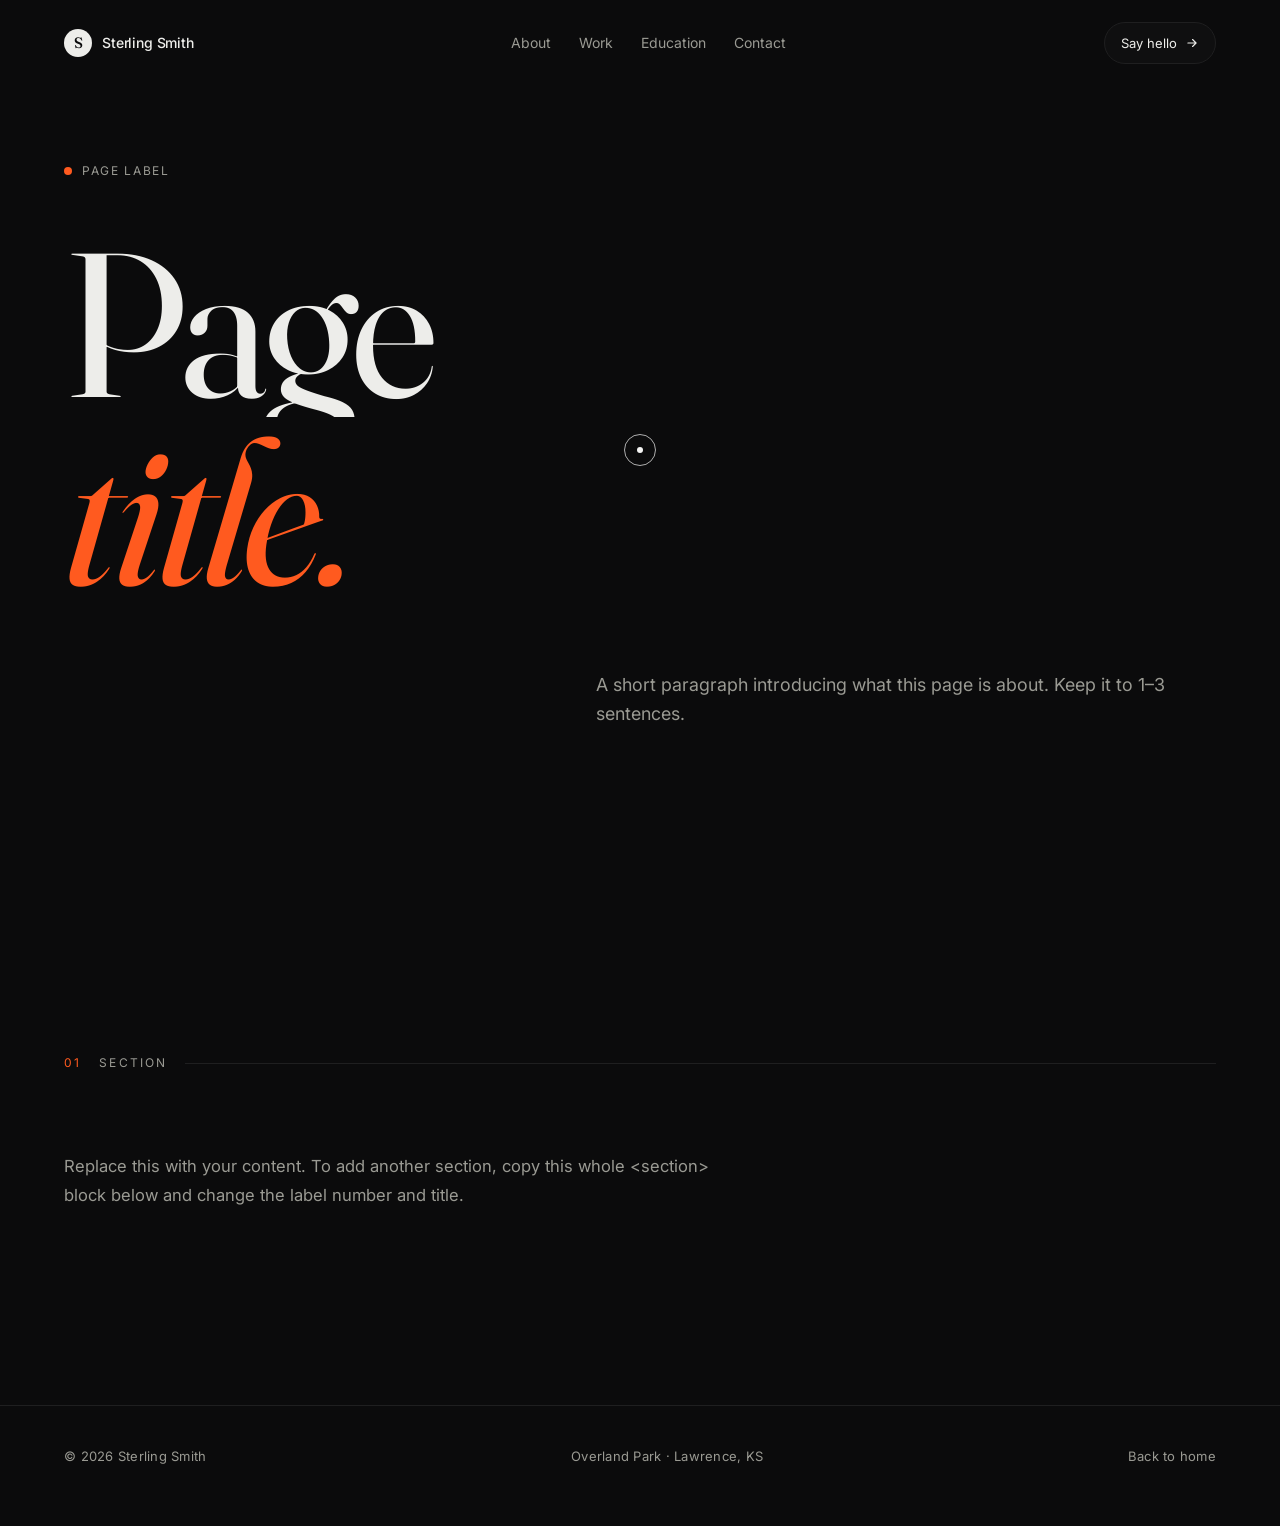
==== page-template.html @ 41ad8739 "Add files via upload" ====
<!doctype html>
<html lang="en">
<head>
  <meta charset="utf-8" />
  <meta name="viewport" content="width=device-width, initial-scale=1" />

  <!-- EDIT: page title + description for this page -->
  <title>Page Title — Sterling Smith</title>
  <meta name="description" content="One-line description of this page." />

  <meta name="theme-color" content="#0b0b0c" />

  <link rel="preconnect" href="https://fonts.googleapis.com" />
  <link rel="preconnect" href="https://fonts.gstatic.com" crossorigin />
  <link href="https://fonts.googleapis.com/css2?family=Fraunces:opsz,wght@9..144,300;9..144,400;9..144,500;9..144,700&family=Inter:wght@300;400;500;600&display=swap" rel="stylesheet" />

  <link rel="stylesheet" href="styles.css" />
</head>
<body>
  <a class="skip" href="#main">Skip to content</a>

  <div class="cursor" aria-hidden="true">
    <div class="cursor__dot"></div>
    <div class="cursor__ring"></div>
  </div>

  <div class="progress" aria-hidden="true"></div>

  <!-- Shared header — keep in sync with index.html -->
  <header class="nav" data-reveal>
    <a href="index.html#hero" class="nav__brand" data-cursor="link">
      <span class="nav__brand-mark">S</span>
      <span class="nav__brand-name">Sterling Smith</span>
    </a>
    <nav class="nav__links" aria-label="Primary">
      <a href="index.html#about" data-cursor="link">About</a>
      <a href="index.html#experience" data-cursor="link">Work</a>
      <a href="index.html#education" data-cursor="link">Education</a>
      <a href="index.html#contact" data-cursor="link">Contact</a>
    </nav>
    <a class="nav__cta magnetic" href="mailto:sterling@ku.edu" data-cursor="link">
      <span>Say hello</span>
      <svg viewBox="0 0 24 24" width="14" height="14" aria-hidden="true"><path d="M5 12h14M13 6l6 6-6 6" fill="none" stroke="currentColor" stroke-width="2" stroke-linecap="round" stroke-linejoin="round"/></svg>
    </a>
  </header>

  <main id="main">

    <!-- =========================================================
         PAGE HERO — change the label (e.g. "Projects", "Writing")
         and the two headline lines below.
         ========================================================= -->
    <section class="hero" style="min-height: 70vh;">
      <div class="hero__meta" data-reveal>
        <span class="dot"></span>
        <span>Page label</span>
      </div>

      <h1 class="hero__title">
        <span class="line" data-reveal><span class="line__inner">Page</span></span>
        <span class="line" data-reveal><span class="line__inner"><em>title.</em></span></span>
      </h1>

      <div class="hero__sub" data-reveal>
        <p>A short paragraph introducing what this page is about. Keep it to 1–3 sentences.</p>
      </div>
    </section>

    <!-- =========================================================
         PAGE BODY — put your content here. You can reuse any of the
         existing section styles from index.html (about, exp, edu,
         contact) by copying the markup and renaming the IDs.
         ========================================================= -->
    <section>
      <div class="section__label" data-reveal>
        <span>01</span><span>Section</span>
      </div>
      <p data-reveal style="max-width: 68ch; color: var(--fg-dim); font-size: clamp(16px, 1.3vw, 19px); line-height: 1.7;">
        Replace this with your content. To add another section, copy this whole
        &lt;section&gt; block below and change the label number and title.
      </p>
    </section>

  </main>

  <footer class="foot">
    <div class="foot__row">
      <span>© <span id="year"></span> Sterling Smith</span>
      <span>Overland Park · Lawrence, KS</span>
      <span><a href="index.html" data-cursor="link">Back to home</a></span>
    </div>
  </footer>

  <script src="script.js" defer></script>
</body>
</html>
---- styles.css ----
:root {
  --bg: #0b0b0c;
  --bg-2: #111113;
  --fg: #ededea;
  --fg-dim: #9a9a93;
  --muted: #5a5a55;
  --rule: #1f1f20;
  --accent: #ff5a1f;
  --accent-soft: #ffb38a;

  --f-serif: "Fraunces", ui-serif, Georgia, "Times New Roman", serif;
  --f-sans: "Inter", ui-sans-serif, system-ui, -apple-system, Segoe UI, Helvetica, Arial, sans-serif;

  --pad-x: clamp(20px, 5vw, 80px);
  --max: 1400px;

  --ease: cubic-bezier(.2, .7, .2, 1);
  --ease-out: cubic-bezier(.22, 1, .36, 1);
}

* { box-sizing: border-box; }
html, body { margin: 0; padding: 0; }
html { scroll-behavior: smooth; }
@media (prefers-reduced-motion: reduce) {
  html { scroll-behavior: auto; }
  *, *::before, *::after { animation-duration: 0.001ms !important; transition-duration: 0.001ms !important; }
}

body {
  background: var(--bg);
  color: var(--fg);
  font-family: var(--f-sans);
  font-size: 16px;
  line-height: 1.55;
  -webkit-font-smoothing: antialiased;
  -moz-osx-font-smoothing: grayscale;
  overflow-x: hidden;
  cursor: none;
}
@media (hover: none), (max-width: 820px) {
  body { cursor: auto; }
}

a { color: inherit; text-decoration: none; }
img, svg { display: block; max-width: 100%; }

::selection { background: var(--accent); color: #000; }

.skip {
  position: fixed; top: 8px; left: 8px; padding: 8px 12px;
  background: var(--fg); color: var(--bg); border-radius: 6px;
  transform: translateY(-200%); transition: transform .2s;
  z-index: 1000;
}
.skip:focus { transform: translateY(0); }

/* ===== Custom cursor ===== */
.cursor { position: fixed; inset: 0; pointer-events: none; z-index: 999; mix-blend-mode: difference; }
.cursor__dot, .cursor__ring {
  position: absolute; top: 0; left: 0;
  border-radius: 50%; pointer-events: none;
  transform: translate3d(-50%, -50%, 0);
  will-change: transform, width, height;
}
.cursor__dot {
  width: 6px; height: 6px; background: #fff;
}
.cursor__ring {
  width: 32px; height: 32px;
  border: 1px solid rgba(255,255,255,.7);
  transition: width .25s var(--ease), height .25s var(--ease), border-color .25s var(--ease), background .25s var(--ease);
}
body.is-hover .cursor__ring {
  width: 60px; height: 60px;
  background: rgba(255,255,255,.08);
  border-color: #fff;
}
body.is-hover .cursor__dot { opacity: 0; }
@media (hover: none), (max-width: 820px) { .cursor { display: none; } }

/* ===== Scroll progress ===== */
.progress {
  position: fixed; top: 0; left: 0; height: 2px; width: 0%;
  background: var(--accent); z-index: 100;
  transition: width .08s linear;
}

/* ===== Nav ===== */
.nav {
  position: fixed; top: 0; left: 0; right: 0; z-index: 50;
  display: flex; align-items: center; justify-content: space-between;
  gap: 24px;
  padding: 22px var(--pad-x);
  transition: background .3s var(--ease), backdrop-filter .3s var(--ease), padding .3s var(--ease);
}
.nav.is-scrolled {
  background: rgba(11, 11, 12, 0.7);
  backdrop-filter: blur(14px);
  -webkit-backdrop-filter: blur(14px);
  padding-top: 14px; padding-bottom: 14px;
  border-bottom: 1px solid var(--rule);
}
.nav__brand { display: inline-flex; align-items: center; gap: 10px; font-weight: 500; letter-spacing: -.01em; }
.nav__brand-mark {
  display: inline-grid; place-items: center;
  width: 28px; height: 28px;
  background: var(--fg); color: var(--bg);
  border-radius: 50%;
  font-family: var(--f-serif); font-weight: 500;
  font-size: 15px;
  transition: transform .4s var(--ease-out), background .3s;
}
.nav__brand:hover .nav__brand-mark { transform: rotate(-18deg) scale(1.05); background: var(--accent); color: #000; }
.nav__brand-name { font-size: 14px; }

.nav__links { display: flex; gap: 28px; font-size: 14px; color: var(--fg-dim); }
.nav__links a { position: relative; padding: 6px 0; transition: color .2s; }
.nav__links a::after {
  content: ""; position: absolute; left: 0; bottom: 0; height: 1px; width: 0;
  background: var(--fg); transition: width .35s var(--ease-out);
}
.nav__links a:hover, .nav__links a.is-active { color: var(--fg); }
.nav__links a:hover::after, .nav__links a.is-active::after { width: 100%; }

@media (max-width: 720px) {
  .nav__links { display: none; }
}

.nav__cta {
  display: inline-flex; align-items: center; gap: 8px;
  padding: 10px 16px;
  border: 1px solid var(--rule);
  border-radius: 999px;
  font-size: 13px;
  background: rgba(255,255,255,.02);
  transition: background .25s, border-color .25s, color .25s;
}
.nav__cta:hover { background: var(--fg); color: var(--bg); border-color: var(--fg); }

/* ===== Layout ===== */
section { padding: clamp(90px, 14vw, 180px) var(--pad-x); position: relative; }
.section__label {
  display: flex; gap: 18px; align-items: center;
  font-family: var(--f-sans); font-size: 12px; letter-spacing: .18em; text-transform: uppercase;
  color: var(--fg-dim);
  margin-bottom: clamp(40px, 7vw, 80px);
}
.section__label span:first-child { color: var(--accent); }
.section__label::after {
  content: ""; flex: 1; height: 1px; background: var(--rule);
}

/* ===== Hero ===== */
.hero {
  min-height: 100vh;
  padding-top: clamp(120px, 18vh, 200px);
  padding-bottom: clamp(40px, 8vw, 80px);
  display: grid;
  grid-template-rows: auto 1fr auto auto;
  gap: clamp(24px, 4vw, 48px);
}
.hero__meta {
  display: inline-flex; align-items: center; gap: 10px;
  font-size: 12px; letter-spacing: .14em; text-transform: uppercase;
  color: var(--fg-dim);
}
.dot {
  width: 8px; height: 8px; border-radius: 50%;
  background: var(--accent);
  box-shadow: 0 0 0 0 rgba(255, 90, 31, .55);
  animation: pulse 2.2s ease-out infinite;
}
@keyframes pulse {
  0%   { box-shadow: 0 0 0 0 rgba(255, 90, 31, .55); }
  70%  { box-shadow: 0 0 0 12px rgba(255, 90, 31, 0); }
  100% { box-shadow: 0 0 0 0 rgba(255, 90, 31, 0); }
}

.hero__title {
  font-family: var(--f-serif);
  font-weight: 400;
  font-size: clamp(68px, 16vw, 240px);
  line-height: .92;
  letter-spacing: -.03em;
  margin: 0;
}
.hero__title em { font-style: italic; color: var(--accent); font-variation-settings: "opsz" 144; }
.line { display: block; overflow: hidden; }
.line__inner { display: block; transform: translateY(110%); transition: transform 1.1s var(--ease-out); }
[data-reveal].is-visible .line__inner { transform: translateY(0); }

.hero__sub {
  max-width: 620px; margin-left: auto; margin-right: 0;
  font-size: clamp(15px, 1.4vw, 18px); color: var(--fg-dim);
  line-height: 1.6;
}
.hero__sub a { color: var(--fg); border-bottom: 1px solid var(--muted); transition: border-color .2s, color .2s; }
.hero__sub a:hover { color: var(--accent); border-color: var(--accent); }

.hero__foot {
  display: flex; justify-content: space-between; align-items: flex-end;
  gap: 24px; padding-top: 24px;
  border-top: 1px solid var(--rule);
}
.hero__scroll {
  display: inline-flex; align-items: center; gap: 8px;
  font-size: 12px; letter-spacing: .14em; text-transform: uppercase;
  color: var(--fg-dim);
}
.hero__scroll svg { animation: drift 2.4s ease-in-out infinite; }
@keyframes drift {
  0%, 100% { transform: translateY(0); opacity: .8; }
  50%      { transform: translateY(4px); opacity: 1; }
}

.hero__marquee {
  flex: 1; max-width: 60%;
  overflow: hidden;
  mask-image: linear-gradient(to right, transparent, black 10%, black 90%, transparent);
  -webkit-mask-image: linear-gradient(to right, transparent, black 10%, black 90%, transparent);
}
.marquee__track {
  display: inline-flex; gap: 18px;
  font-family: var(--f-serif);
  font-size: 20px; color: var(--fg-dim); white-space: nowrap;
  animation: marquee 30s linear infinite;
}
.marquee__track span:nth-child(even) { color: var(--muted); }
@keyframes marquee {
  from { transform: translateX(0); }
  to   { transform: translateX(-50%); }
}

/* ===== About ===== */
.about__grid {
  display: grid;
  grid-template-columns: 1.2fr 1fr;
  gap: clamp(40px, 6vw, 100px);
  align-items: start;
}
.about__lead {
  grid-column: 1 / -1;
  font-family: var(--f-serif);
  font-weight: 300;
  font-size: clamp(28px, 4vw, 52px);
  line-height: 1.15;
  letter-spacing: -.01em;
  margin: 0 0 clamp(40px, 5vw, 64px);
  max-width: 18ch;
}
@media (min-width: 900px) {
  .about__lead { max-width: 22ch; }
}
.about__body { font-size: clamp(15px, 1.2vw, 17px); color: var(--fg-dim); line-height: 1.75; }
.about__body p + p { margin-top: 1em; }

.about__facts { margin: 0; display: grid; grid-template-columns: 1fr 1fr; gap: 2px; border: 1px solid var(--rule); background: var(--rule); border-radius: 12px; overflow: hidden; }
.about__facts > div { background: var(--bg); padding: 20px; }
.about__facts dt {
  font-size: 11px; letter-spacing: .14em; text-transform: uppercase;
  color: var(--muted); margin-bottom: 6px;
}
.about__facts dd { margin: 0; font-size: 15px; color: var(--fg); }

@media (max-width: 820px) {
  .about__grid { grid-template-columns: 1fr; }
}

/* ===== Experience ===== */
.exp__list { list-style: none; margin: 0; padding: 0; }
.exp__item {
  display: grid;
  grid-template-columns: 180px 1fr;
  gap: clamp(20px, 4vw, 60px);
  padding: clamp(28px, 4vw, 44px) 0;
  border-top: 1px solid var(--rule);
  position: relative;
  transition: padding-left .5s var(--ease-out);
}
.exp__item:last-child { border-bottom: 1px solid var(--rule); }
.exp__item::before {
  content: ""; position: absolute; left: 0; top: 50%; width: 0; height: 1px;
  background: var(--accent); transition: width .6s var(--ease-out);
}
.exp__item:hover::before { width: 24px; }
.exp__item:hover { padding-left: 36px; }

.exp__when {
  font-family: var(--f-sans);
  font-size: 12px; letter-spacing: .14em; text-transform: uppercase;
  color: var(--fg-dim);
  padding-top: 10px;
}
.exp__body h3 {
  font-family: var(--f-serif);
  font-weight: 400;
  font-size: clamp(24px, 2.6vw, 34px);
  line-height: 1.1;
  letter-spacing: -.01em;
  margin: 0 0 6px;
}
.exp__org {
  font-size: 13px; letter-spacing: .02em;
  color: var(--accent-soft);
  margin: 0 0 14px;
}
.exp__desc {
  max-width: 68ch;
  color: var(--fg-dim);
  margin: 0;
  font-size: clamp(14px, 1.05vw, 16px);
  line-height: 1.7;
}
.exp__item--muted h3 { color: var(--fg-dim); font-size: clamp(20px, 2vw, 26px); }
.exp__item--muted .exp__org { color: var(--muted); }

@media (max-width: 720px) {
  .exp__item { grid-template-columns: 1fr; gap: 6px; }
  .exp__item:hover { padding-left: 0; }
  .exp__item:hover::before { width: 0; }
}

/* ===== Education ===== */
.edu__grid {
  display: grid;
  grid-template-columns: 1fr 1fr;
  gap: clamp(20px, 3vw, 40px);
  margin-bottom: clamp(40px, 6vw, 80px);
}
.edu__item {
  padding: clamp(28px, 3vw, 40px);
  border: 1px solid var(--rule);
  border-radius: 14px;
  transition: border-color .3s, transform .5s var(--ease-out), background .3s;
  background: linear-gradient(180deg, rgba(255,255,255,.01), transparent);
}
.edu__item:hover { border-color: var(--fg-dim); transform: translateY(-4px); }
.edu__item h3 {
  font-family: var(--f-serif);
  font-weight: 500; font-size: clamp(22px, 2.4vw, 30px);
  letter-spacing: -.01em; margin: 0 0 8px;
}
.edu__deg { font-size: 15px; color: var(--fg); margin: 0 0 10px; }
.edu__meta { font-size: 13px; color: var(--fg-dim); margin: 0; letter-spacing: .02em; }
.edu__note {
  display: inline-block; margin-top: 18px;
  padding: 4px 12px; border-radius: 999px;
  background: rgba(255, 90, 31, .08);
  border: 1px solid rgba(255, 90, 31, .25);
  color: var(--accent-soft);
  font-size: 12px; letter-spacing: .08em; text-transform: uppercase;
}
@media (max-width: 720px) { .edu__grid { grid-template-columns: 1fr; } }

.edu__strips {
  display: grid;
  grid-template-columns: repeat(3, 1fr);
  gap: clamp(20px, 3vw, 40px);
  border-top: 1px solid var(--rule);
  padding-top: clamp(32px, 4vw, 56px);
}
.strip h4 {
  font-size: 11px; letter-spacing: .18em; text-transform: uppercase;
  color: var(--muted); margin: 0 0 16px; font-weight: 500;
}
.strip ul { list-style: none; margin: 0; padding: 0; display: flex; flex-direction: column; gap: 8px; }
.strip li {
  font-family: var(--f-serif); font-size: clamp(18px, 1.6vw, 22px);
  color: var(--fg); font-weight: 400;
}
.strip li span { color: var(--muted); font-size: .7em; font-family: var(--f-sans); }
@media (max-width: 720px) { .edu__strips { grid-template-columns: 1fr; } }

/* ===== Contact ===== */
.contact__head {
  font-family: var(--f-serif);
  font-weight: 400;
  font-size: clamp(56px, 11vw, 180px);
  line-height: .95;
  letter-spacing: -.03em;
  margin: 0 0 clamp(24px, 3vw, 40px);
}
.contact__head em { font-style: italic; color: var(--accent); }
.contact__lead {
  max-width: 60ch;
  font-size: clamp(16px, 1.4vw, 20px);
  color: var(--fg-dim);
  margin: 0 0 clamp(40px, 6vw, 72px);
  line-height: 1.55;
}

.contact__links { display: grid; gap: 0; border-top: 1px solid var(--rule); }
.contact__link {
  display: grid;
  grid-template-columns: 140px 1fr auto;
  gap: 20px;
  align-items: center;
  padding: clamp(20px, 3vw, 32px) 0;
  border-bottom: 1px solid var(--rule);
  position: relative;
  transition: color .3s;
}
.contact__link::before {
  content: ""; position: absolute; inset: 0;
  background: linear-gradient(90deg, rgba(255,90,31,.08), transparent);
  opacity: 0; transition: opacity .4s var(--ease-out);
  pointer-events: none;
}
.contact__link:hover::before { opacity: 1; }
.contact__link:hover { color: var(--accent-soft); }
.contact__link:hover svg { transform: translate(6px, -6px) rotate(6deg); }

.contact__kind {
  font-size: 12px; letter-spacing: .14em; text-transform: uppercase;
  color: var(--fg-dim);
}
.contact__value {
  font-family: var(--f-serif);
  font-size: clamp(22px, 3vw, 40px);
  font-weight: 400;
  letter-spacing: -.01em;
}
.contact__link svg { transition: transform .4s var(--ease-out); color: var(--fg-dim); }

@media (max-width: 640px) {
  .contact__link { grid-template-columns: 1fr auto; }
  .contact__kind { grid-column: 1 / -1; margin-bottom: -4px; }
}

/* ===== Footer ===== */
.foot {
  padding: 40px var(--pad-x) 60px;
  border-top: 1px solid var(--rule);
  color: var(--fg-dim);
  font-size: 13px;
}
.foot__row {
  display: flex; justify-content: space-between; gap: 20px; flex-wrap: wrap;
  letter-spacing: .02em;
}

/* ===== Reveals ===== */
[data-reveal] { opacity: 0; transform: translateY(24px); transition: opacity .9s var(--ease-out), transform .9s var(--ease-out); }
[data-reveal].is-visible { opacity: 1; transform: none; }
[data-reveal] .line__inner { /* already handled above */ }

@media (prefers-reduced-motion: reduce) {
  [data-reveal] { opacity: 1; transform: none; }
  .line__inner { transform: none; }
  .marquee__track { animation: none; }
  .dot { animation: none; }
}
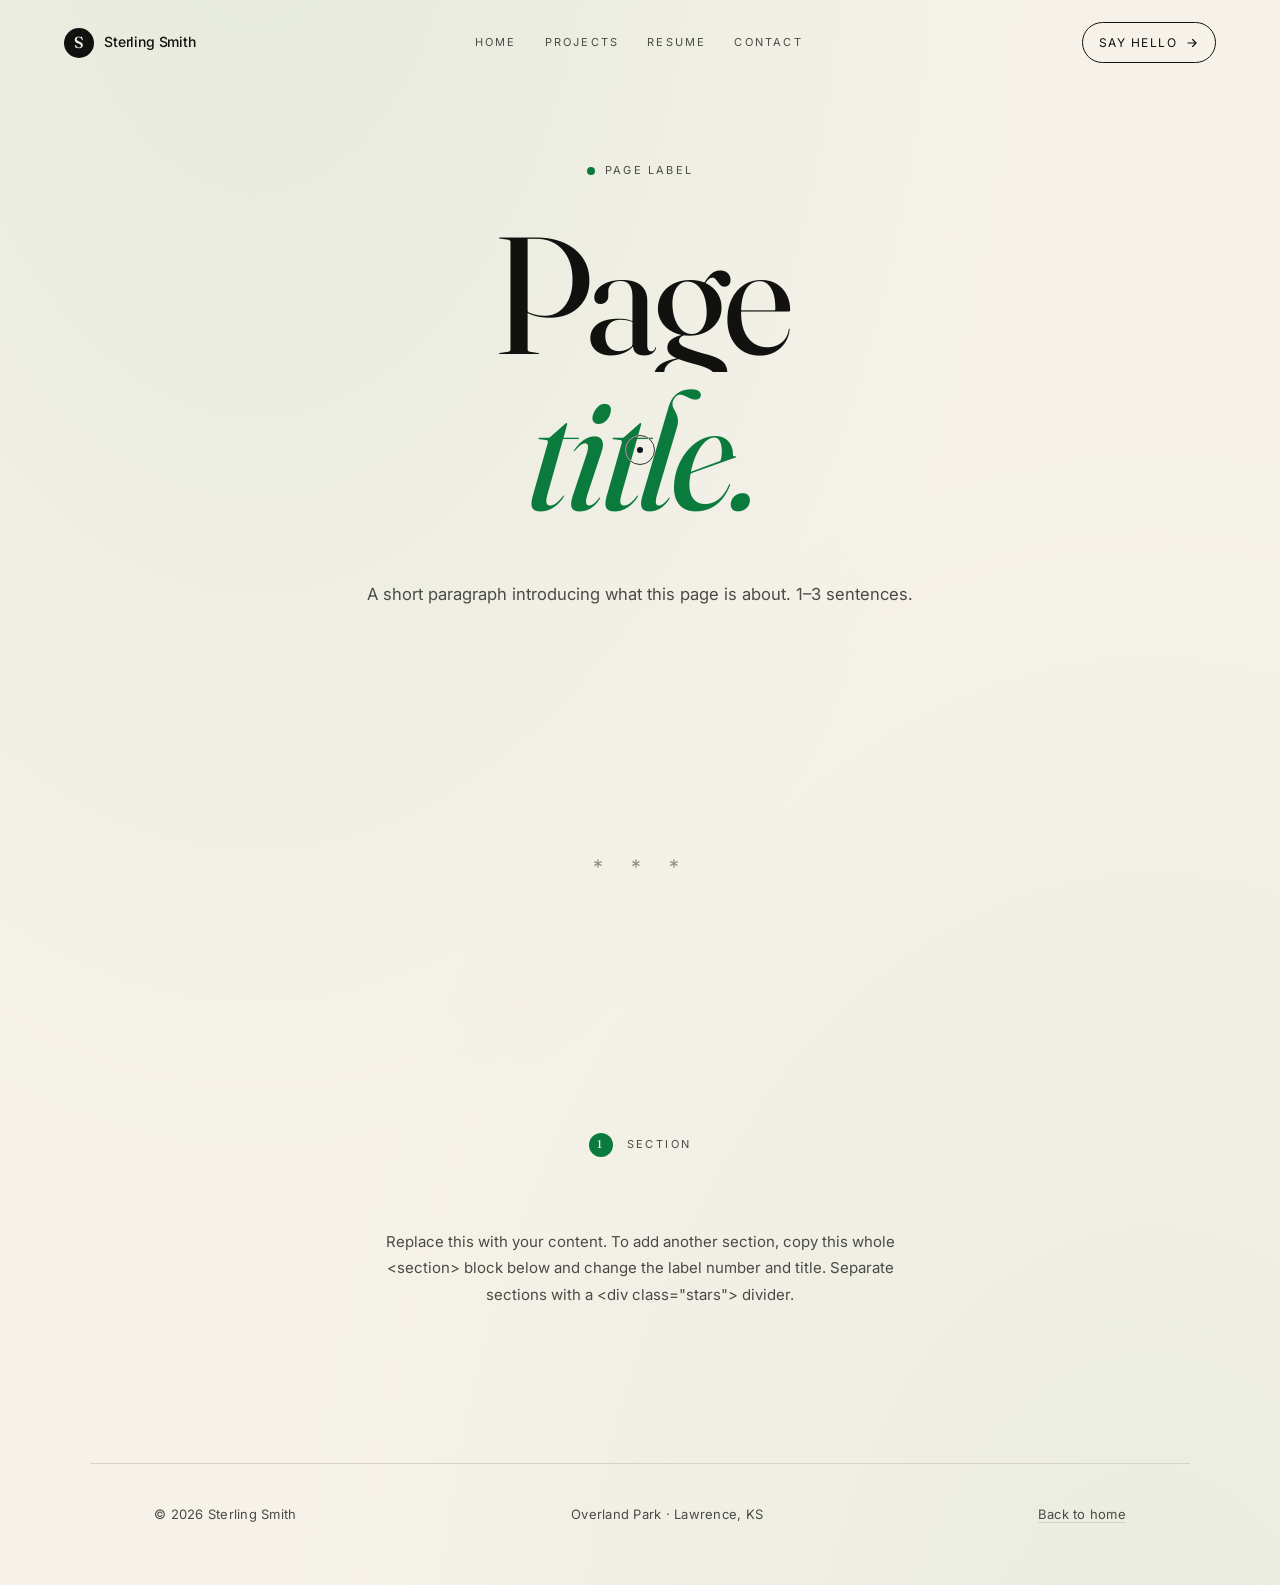
==== commit 51b553d3: "Green update" ====
--- a/page-template.html
+++ b/page-template.html
@@ -8,11 +8,11 @@
   <title>Page Title — Sterling Smith</title>
   <meta name="description" content="One-line description of this page." />
 
-  <meta name="theme-color" content="#0b0b0c" />
+  <meta name="theme-color" content="#f6f2e9" />
 
   <link rel="preconnect" href="https://fonts.googleapis.com" />
   <link rel="preconnect" href="https://fonts.gstatic.com" crossorigin />
-  <link href="https://fonts.googleapis.com/css2?family=Fraunces:opsz,wght@9..144,300;9..144,400;9..144,500;9..144,700&family=Inter:wght@300;400;500;600&display=swap" rel="stylesheet" />
+  <link href="https://fonts.googleapis.com/css2?family=Fraunces:opsz,ital,wght@9..144,0,300;9..144,0,400;9..144,0,500;9..144,1,300;9..144,1,400&family=Inter:wght@300;400;500;600&display=swap" rel="stylesheet" />
 
   <link rel="stylesheet" href="styles.css" />
 </head>
@@ -33,9 +33,9 @@
       <span class="nav__brand-name">Sterling Smith</span>
     </a>
     <nav class="nav__links" aria-label="Primary">
-      <a href="index.html#about" data-cursor="link">About</a>
-      <a href="index.html#experience" data-cursor="link">Work</a>
-      <a href="index.html#education" data-cursor="link">Education</a>
+      <a href="index.html#hero" data-cursor="link">Home</a>
+      <a href="index.html#experience" data-cursor="link">Projects</a>
+      <a href="index.html#education" data-cursor="link">Resume</a>
       <a href="index.html#contact" data-cursor="link">Contact</a>
     </nav>
     <a class="nav__cta magnetic" href="mailto:sterling@ku.edu" data-cursor="link">
@@ -47,10 +47,9 @@
   <main id="main">
 
     <!-- =========================================================
-         PAGE HERO — change the label (e.g. "Projects", "Writing")
-         and the two headline lines below.
+         PAGE HERO — change the label and the two headline lines.
          ========================================================= -->
-    <section class="hero" style="min-height: 70vh;">
+    <section class="hero" style="min-height: 60vh;">
       <div class="hero__meta" data-reveal>
         <span class="dot"></span>
         <span>Page label</span>
@@ -62,23 +61,28 @@
       </h1>
 
       <div class="hero__sub" data-reveal>
-        <p>A short paragraph introducing what this page is about. Keep it to 1–3 sentences.</p>
+        <p>A short paragraph introducing what this page is about. 1–3 sentences.</p>
       </div>
     </section>
+
+    <div class="stars" data-reveal aria-hidden="true"><span>*</span><span>*</span><span>*</span></div>
 
     <!-- =========================================================
          PAGE BODY — put your content here. You can reuse any of the
          existing section styles from index.html (about, exp, edu,
          contact) by copying the markup and renaming the IDs.
          ========================================================= -->
-    <section>
+    <section class="about">
       <div class="section__label" data-reveal>
-        <span>01</span><span>Section</span>
+        <span>1</span><span>Section</span>
       </div>
-      <p data-reveal style="max-width: 68ch; color: var(--fg-dim); font-size: clamp(16px, 1.3vw, 19px); line-height: 1.7;">
-        Replace this with your content. To add another section, copy this whole
-        &lt;section&gt; block below and change the label number and title.
-      </p>
+      <div class="about__body" data-reveal>
+        <p>
+          Replace this with your content. To add another section, copy this whole
+          &lt;section&gt; block below and change the label number and title. Separate
+          sections with a &lt;div class="stars"&gt; divider.
+        </p>
+      </div>
     </section>
 
   </main>
--- a/styles.css
+++ b/styles.css
@@ -1,18 +1,22 @@
 :root {
-  --bg: #0b0b0c;
-  --bg-2: #111113;
-  --fg: #ededea;
-  --fg-dim: #9a9a93;
-  --muted: #5a5a55;
-  --rule: #1f1f20;
-  --accent: #ff5a1f;
-  --accent-soft: #ffb38a;
+  --bg: #f6f2e9;
+  --bg-2: #ffffff;
+  --bg-paper: #fbf8f1;
+  --fg: #111110;
+  --fg-dim: #4a4a46;
+  --muted: #8e8c84;
+  --rule: #d9d3c4;
+  --accent: #0b7a3d;
+  --accent-2: #13a35a;
+  --accent-soft: #7bc79a;
+  --shadow: 0 1px 2px rgba(17,17,16,.04), 0 20px 40px -20px rgba(17,17,16,.12);
 
   --f-serif: "Fraunces", ui-serif, Georgia, "Times New Roman", serif;
   --f-sans: "Inter", ui-sans-serif, system-ui, -apple-system, Segoe UI, Helvetica, Arial, sans-serif;
+  --f-mono: ui-monospace, SFMono-Regular, Menlo, Consolas, monospace;
 
   --pad-x: clamp(20px, 5vw, 80px);
-  --max: 1400px;
+  --max: 1100px;
 
   --ease: cubic-bezier(.2, .7, .2, 1);
   --ease-out: cubic-bezier(.22, 1, .36, 1);
@@ -23,38 +27,38 @@
 html { scroll-behavior: smooth; }
 @media (prefers-reduced-motion: reduce) {
   html { scroll-behavior: auto; }
-  *, *::before, *::after { animation-duration: 0.001ms !important; transition-duration: 0.001ms !important; }
+  *, *::before, *::after { animation-duration: .001ms !important; transition-duration: .001ms !important; }
 }
 
 body {
   background: var(--bg);
   color: var(--fg);
   font-family: var(--f-sans);
-  font-size: 16px;
-  line-height: 1.55;
+  font-size: 16.5px;
+  line-height: 1.6;
   -webkit-font-smoothing: antialiased;
   -moz-osx-font-smoothing: grayscale;
   overflow-x: hidden;
   cursor: none;
-}
-@media (hover: none), (max-width: 820px) {
-  body { cursor: auto; }
-}
+  background-image:
+    radial-gradient(ellipse at 20% -10%, rgba(11,122,61,.07), transparent 55%),
+    radial-gradient(ellipse at 90% 110%, rgba(11,122,61,.05), transparent 55%);
+}
+@media (hover: none), (max-width: 820px) { body { cursor: auto; } }
 
 a { color: inherit; text-decoration: none; }
 img, svg { display: block; max-width: 100%; }
 
-::selection { background: var(--accent); color: #000; }
+::selection { background: var(--accent); color: #fff; }
 
 .skip {
   position: fixed; top: 8px; left: 8px; padding: 8px 12px;
   background: var(--fg); color: var(--bg); border-radius: 6px;
-  transform: translateY(-200%); transition: transform .2s;
-  z-index: 1000;
+  transform: translateY(-200%); transition: transform .2s; z-index: 1000;
 }
 .skip:focus { transform: translateY(0); }
 
-/* ===== Custom cursor ===== */
+/* ===== Custom cursor (mix-blend-difference works on light bg too) ===== */
 .cursor { position: fixed; inset: 0; pointer-events: none; z-index: 999; mix-blend-mode: difference; }
 .cursor__dot, .cursor__ring {
   position: absolute; top: 0; left: 0;
@@ -62,92 +66,101 @@
   transform: translate3d(-50%, -50%, 0);
   will-change: transform, width, height;
 }
-.cursor__dot {
-  width: 6px; height: 6px; background: #fff;
-}
+.cursor__dot { width: 6px; height: 6px; background: #fff; }
 .cursor__ring {
-  width: 32px; height: 32px;
-  border: 1px solid rgba(255,255,255,.7);
+  width: 30px; height: 30px;
+  border: 1px solid rgba(255,255,255,.85);
   transition: width .25s var(--ease), height .25s var(--ease), border-color .25s var(--ease), background .25s var(--ease);
 }
-body.is-hover .cursor__ring {
-  width: 60px; height: 60px;
-  background: rgba(255,255,255,.08);
-  border-color: #fff;
-}
+body.is-hover .cursor__ring { width: 58px; height: 58px; background: rgba(255,255,255,.12); border-color: #fff; }
 body.is-hover .cursor__dot { opacity: 0; }
 @media (hover: none), (max-width: 820px) { .cursor { display: none; } }
 
 /* ===== Scroll progress ===== */
 .progress {
   position: fixed; top: 0; left: 0; height: 2px; width: 0%;
-  background: var(--accent); z-index: 100;
-  transition: width .08s linear;
+  background: var(--accent); z-index: 100; transition: width .08s linear;
 }
 
 /* ===== Nav ===== */
 .nav {
   position: fixed; top: 0; left: 0; right: 0; z-index: 50;
-  display: flex; align-items: center; justify-content: space-between;
-  gap: 24px;
+  display: flex; align-items: center; justify-content: space-between; gap: 24px;
   padding: 22px var(--pad-x);
-  transition: background .3s var(--ease), backdrop-filter .3s var(--ease), padding .3s var(--ease);
+  transition: background .3s var(--ease), backdrop-filter .3s var(--ease), padding .3s var(--ease), border-color .3s;
+  border-bottom: 1px solid transparent;
 }
 .nav.is-scrolled {
-  background: rgba(11, 11, 12, 0.7);
+  background: rgba(246, 242, 233, .75);
   backdrop-filter: blur(14px);
   -webkit-backdrop-filter: blur(14px);
   padding-top: 14px; padding-bottom: 14px;
-  border-bottom: 1px solid var(--rule);
+  border-bottom-color: var(--rule);
 }
 .nav__brand { display: inline-flex; align-items: center; gap: 10px; font-weight: 500; letter-spacing: -.01em; }
 .nav__brand-mark {
   display: inline-grid; place-items: center;
-  width: 28px; height: 28px;
+  width: 30px; height: 30px;
   background: var(--fg); color: var(--bg);
   border-radius: 50%;
-  font-family: var(--f-serif); font-weight: 500;
-  font-size: 15px;
-  transition: transform .4s var(--ease-out), background .3s;
-}
-.nav__brand:hover .nav__brand-mark { transform: rotate(-18deg) scale(1.05); background: var(--accent); color: #000; }
+  font-family: var(--f-serif); font-weight: 500; font-size: 16px;
+  transition: transform .4s var(--ease-out), background .3s, color .3s;
+}
+.nav__brand:hover .nav__brand-mark { transform: rotate(-16deg) scale(1.05); background: var(--accent); color: #fff; }
 .nav__brand-name { font-size: 14px; }
 
-.nav__links { display: flex; gap: 28px; font-size: 14px; color: var(--fg-dim); }
-.nav__links a { position: relative; padding: 6px 0; transition: color .2s; }
-.nav__links a::after {
-  content: ""; position: absolute; left: 0; bottom: 0; height: 1px; width: 0;
-  background: var(--fg); transition: width .35s var(--ease-out);
-}
-.nav__links a:hover, .nav__links a.is-active { color: var(--fg); }
-.nav__links a:hover::after, .nav__links a.is-active::after { width: 100%; }
-
-@media (max-width: 720px) {
-  .nav__links { display: none; }
-}
+.nav__links {
+  display: flex; gap: 4px;
+  font-size: 11px; letter-spacing: .2em; text-transform: uppercase;
+  color: var(--fg-dim);
+}
+.nav__links a { position: relative; padding: 8px 12px; border-radius: 999px; transition: color .2s, background .2s; }
+.nav__links a:hover, .nav__links a.is-active { color: var(--fg); background: rgba(17,17,16,.05); }
+@media (max-width: 720px) { .nav__links { display: none; } }
 
 .nav__cta {
   display: inline-flex; align-items: center; gap: 8px;
   padding: 10px 16px;
-  border: 1px solid var(--rule);
+  border: 1px solid var(--fg);
   border-radius: 999px;
-  font-size: 13px;
-  background: rgba(255,255,255,.02);
-  transition: background .25s, border-color .25s, color .25s;
-}
-.nav__cta:hover { background: var(--fg); color: var(--bg); border-color: var(--fg); }
+  font-size: 12px; letter-spacing: .12em; text-transform: uppercase;
+  background: transparent;
+  transition: background .25s, color .25s;
+}
+.nav__cta:hover { background: var(--fg); color: var(--bg); }
 
 /* ===== Layout ===== */
-section { padding: clamp(90px, 14vw, 180px) var(--pad-x); position: relative; }
+main { max-width: var(--max); margin: 0 auto; }
+section { padding: clamp(80px, 12vw, 140px) var(--pad-x); position: relative; }
+
+/* Asterisk divider — zivcohen-style */
+.stars {
+  display: flex; gap: 20px; justify-content: center;
+  margin: clamp(60px, 9vw, 110px) 0;
+  color: var(--muted);
+  font-size: 20px; letter-spacing: .4em;
+  user-select: none;
+}
+.stars span { display: inline-block; transition: transform .6s var(--ease-out), color .6s; }
+.stars.is-visible span:nth-child(1) { animation: twinkle 3s ease-in-out infinite; }
+.stars.is-visible span:nth-child(2) { animation: twinkle 3s ease-in-out infinite .5s; }
+.stars.is-visible span:nth-child(3) { animation: twinkle 3s ease-in-out infinite 1s; }
+@keyframes twinkle {
+  0%, 100% { opacity: .5; transform: rotate(0) scale(1); }
+  50%      { opacity: 1;  transform: rotate(90deg) scale(1.2); color: var(--accent); }
+}
+
 .section__label {
-  display: flex; gap: 18px; align-items: center;
-  font-family: var(--f-sans); font-size: 12px; letter-spacing: .18em; text-transform: uppercase;
+  display: flex; gap: 14px; align-items: center; justify-content: center;
+  font-family: var(--f-sans); font-size: 11px; letter-spacing: .22em; text-transform: uppercase;
   color: var(--fg-dim);
-  margin-bottom: clamp(40px, 7vw, 80px);
-}
-.section__label span:first-child { color: var(--accent); }
-.section__label::after {
-  content: ""; flex: 1; height: 1px; background: var(--rule);
+  margin-bottom: clamp(40px, 6vw, 72px);
+}
+.section__label span:first-child {
+  display: inline-grid; place-items: center;
+  width: 24px; height: 24px; border-radius: 50%;
+  background: var(--accent); color: #fff;
+  font-family: var(--f-serif);
 }
 
 /* ===== Hero ===== */
@@ -157,31 +170,52 @@
   padding-bottom: clamp(40px, 8vw, 80px);
   display: grid;
   grid-template-rows: auto 1fr auto auto;
-  gap: clamp(24px, 4vw, 48px);
-}
+  gap: clamp(20px, 3vw, 36px);
+  position: relative;
+  text-align: center;
+}
+
 .hero__meta {
   display: inline-flex; align-items: center; gap: 10px;
-  font-size: 12px; letter-spacing: .14em; text-transform: uppercase;
+  font-size: 11px; letter-spacing: .2em; text-transform: uppercase;
   color: var(--fg-dim);
+  justify-self: center;
 }
 .dot {
-  width: 8px; height: 8px; border-radius: 50%;
-  background: var(--accent);
-  box-shadow: 0 0 0 0 rgba(255, 90, 31, .55);
+  width: 8px; height: 8px; border-radius: 50%; background: var(--accent);
+  box-shadow: 0 0 0 0 rgba(11,122,61,.55);
   animation: pulse 2.2s ease-out infinite;
 }
 @keyframes pulse {
-  0%   { box-shadow: 0 0 0 0 rgba(255, 90, 31, .55); }
-  70%  { box-shadow: 0 0 0 12px rgba(255, 90, 31, 0); }
-  100% { box-shadow: 0 0 0 0 rgba(255, 90, 31, 0); }
+  0%   { box-shadow: 0 0 0 0 rgba(11,122,61,.55); }
+  70%  { box-shadow: 0 0 0 12px rgba(11,122,61,0); }
+  100% { box-shadow: 0 0 0 0 rgba(11,122,61,0); }
+}
+
+/* 3D canvas sits behind the hero text */
+.hero__canvas {
+  position: absolute;
+  inset: 0;
+  width: 100%; height: 100%;
+  z-index: 0;
+  pointer-events: none;
+}
+.hero > *:not(.hero__canvas) { position: relative; z-index: 1; }
+
+.hero__greet {
+  font-family: var(--f-serif);
+  font-weight: 300; font-style: italic;
+  font-size: clamp(22px, 2.6vw, 30px);
+  color: var(--fg-dim);
+  margin: 0;
 }
 
 .hero__title {
   font-family: var(--f-serif);
   font-weight: 400;
-  font-size: clamp(68px, 16vw, 240px);
-  line-height: .92;
-  letter-spacing: -.03em;
+  font-size: clamp(64px, 13vw, 180px);
+  line-height: .94;
+  letter-spacing: -.035em;
   margin: 0;
 }
 .hero__title em { font-style: italic; color: var(--accent); font-variation-settings: "opsz" 144; }
@@ -190,21 +224,41 @@
 [data-reveal].is-visible .line__inner { transform: translateY(0); }
 
 .hero__sub {
-  max-width: 620px; margin-left: auto; margin-right: 0;
-  font-size: clamp(15px, 1.4vw, 18px); color: var(--fg-dim);
-  line-height: 1.6;
+  max-width: 60ch; margin-left: auto; margin-right: auto;
+  font-size: clamp(15px, 1.3vw, 18px); color: var(--fg-dim);
+  line-height: 1.65;
 }
 .hero__sub a { color: var(--fg); border-bottom: 1px solid var(--muted); transition: border-color .2s, color .2s; }
 .hero__sub a:hover { color: var(--accent); border-color: var(--accent); }
 
+/* Emoji CTA row — zivcohen-style */
+.hero__cta {
+  display: flex; gap: 14px; justify-content: center; flex-wrap: wrap;
+  margin-top: 8px;
+}
+.cta {
+  display: inline-flex; align-items: center; gap: 10px;
+  padding: 14px 22px;
+  background: var(--bg-2);
+  border: 1px solid var(--rule);
+  border-radius: 999px;
+  font-size: 12px; letter-spacing: .18em; text-transform: uppercase;
+  color: var(--fg); font-weight: 500;
+  box-shadow: var(--shadow);
+  transition: transform .3s var(--ease-out), border-color .3s, background .3s, color .3s;
+}
+.cta .emoji { font-size: 16px; letter-spacing: 0; }
+.cta:hover { background: var(--fg); color: var(--bg); border-color: var(--fg); }
+.cta.cta--primary { background: var(--accent); border-color: var(--accent); color: #fff; }
+.cta.cta--primary:hover { background: var(--fg); border-color: var(--fg); }
+
 .hero__foot {
-  display: flex; justify-content: space-between; align-items: flex-end;
-  gap: 24px; padding-top: 24px;
-  border-top: 1px solid var(--rule);
+  display: flex; justify-content: center; align-items: center; gap: 24px;
+  padding-top: 32px;
 }
 .hero__scroll {
   display: inline-flex; align-items: center; gap: 8px;
-  font-size: 12px; letter-spacing: .14em; text-transform: uppercase;
+  font-size: 11px; letter-spacing: .2em; text-transform: uppercase;
   color: var(--fg-dim);
 }
 .hero__scroll svg { animation: drift 2.4s ease-in-out infinite; }
@@ -213,68 +267,43 @@
   50%      { transform: translateY(4px); opacity: 1; }
 }
 
-.hero__marquee {
-  flex: 1; max-width: 60%;
-  overflow: hidden;
-  mask-image: linear-gradient(to right, transparent, black 10%, black 90%, transparent);
-  -webkit-mask-image: linear-gradient(to right, transparent, black 10%, black 90%, transparent);
-}
-.marquee__track {
-  display: inline-flex; gap: 18px;
-  font-family: var(--f-serif);
-  font-size: 20px; color: var(--fg-dim); white-space: nowrap;
-  animation: marquee 30s linear infinite;
-}
-.marquee__track span:nth-child(even) { color: var(--muted); }
-@keyframes marquee {
-  from { transform: translateX(0); }
-  to   { transform: translateX(-50%); }
-}
-
 /* ===== About ===== */
-.about__grid {
-  display: grid;
-  grid-template-columns: 1.2fr 1fr;
-  gap: clamp(40px, 6vw, 100px);
-  align-items: start;
-}
+.about { text-align: center; }
 .about__lead {
-  grid-column: 1 / -1;
   font-family: var(--f-serif);
   font-weight: 300;
-  font-size: clamp(28px, 4vw, 52px);
-  line-height: 1.15;
-  letter-spacing: -.01em;
-  margin: 0 0 clamp(40px, 5vw, 64px);
-  max-width: 18ch;
-}
-@media (min-width: 900px) {
-  .about__lead { max-width: 22ch; }
-}
-.about__body { font-size: clamp(15px, 1.2vw, 17px); color: var(--fg-dim); line-height: 1.75; }
+  font-size: clamp(26px, 3.4vw, 44px);
+  line-height: 1.2;
+  letter-spacing: -.015em;
+  margin: 0 auto clamp(32px, 4vw, 56px);
+  max-width: 22ch;
+}
+.about__lead em { color: var(--accent); font-style: italic; }
+.about__body {
+  max-width: 58ch; margin: 0 auto;
+  font-size: clamp(15px, 1.1vw, 17px); color: var(--fg-dim); line-height: 1.75;
+}
 .about__body p + p { margin-top: 1em; }
-
-.about__facts { margin: 0; display: grid; grid-template-columns: 1fr 1fr; gap: 2px; border: 1px solid var(--rule); background: var(--rule); border-radius: 12px; overflow: hidden; }
-.about__facts > div { background: var(--bg); padding: 20px; }
+.about__facts {
+  margin: clamp(40px, 5vw, 64px) auto 0; max-width: 640px;
+  display: grid; grid-template-columns: 1fr 1fr; gap: 1px;
+  border: 1px solid var(--rule); background: var(--rule);
+  border-radius: 14px; overflow: hidden;
+}
+.about__facts > div { background: var(--bg-2); padding: 22px; text-align: left; }
 .about__facts dt {
-  font-size: 11px; letter-spacing: .14em; text-transform: uppercase;
+  font-size: 10px; letter-spacing: .2em; text-transform: uppercase;
   color: var(--muted); margin-bottom: 6px;
 }
-.about__facts dd { margin: 0; font-size: 15px; color: var(--fg); }
-
-@media (max-width: 820px) {
-  .about__grid { grid-template-columns: 1fr; }
-}
+.about__facts dd { margin: 0; font-size: 15px; color: var(--fg); font-weight: 500; }
 
 /* ===== Experience ===== */
-.exp__list { list-style: none; margin: 0; padding: 0; }
+.exp__list { list-style: none; margin: 0 auto; padding: 0; max-width: 860px; }
 .exp__item {
-  display: grid;
-  grid-template-columns: 180px 1fr;
-  gap: clamp(20px, 4vw, 60px);
-  padding: clamp(28px, 4vw, 44px) 0;
+  display: grid; grid-template-columns: 160px 1fr; gap: clamp(16px, 3vw, 48px);
+  padding: clamp(24px, 3.5vw, 36px) 0;
   border-top: 1px solid var(--rule);
-  position: relative;
+  position: relative; text-align: left;
   transition: padding-left .5s var(--ease-out);
 }
 .exp__item:last-child { border-bottom: 1px solid var(--rule); }
@@ -286,32 +315,20 @@
 .exp__item:hover { padding-left: 36px; }
 
 .exp__when {
-  font-family: var(--f-sans);
-  font-size: 12px; letter-spacing: .14em; text-transform: uppercase;
-  color: var(--fg-dim);
-  padding-top: 10px;
+  font-size: 11px; letter-spacing: .18em; text-transform: uppercase;
+  color: var(--fg-dim); padding-top: 10px;
 }
 .exp__body h3 {
-  font-family: var(--f-serif);
-  font-weight: 400;
-  font-size: clamp(24px, 2.6vw, 34px);
-  line-height: 1.1;
-  letter-spacing: -.01em;
-  margin: 0 0 6px;
-}
-.exp__org {
-  font-size: 13px; letter-spacing: .02em;
-  color: var(--accent-soft);
-  margin: 0 0 14px;
-}
+  font-family: var(--f-serif); font-weight: 400;
+  font-size: clamp(22px, 2.3vw, 30px); line-height: 1.15;
+  letter-spacing: -.01em; margin: 0 0 4px;
+}
+.exp__org { font-size: 13px; color: var(--accent); margin: 0 0 14px; font-weight: 500; }
 .exp__desc {
-  max-width: 68ch;
-  color: var(--fg-dim);
-  margin: 0;
-  font-size: clamp(14px, 1.05vw, 16px);
-  line-height: 1.7;
-}
-.exp__item--muted h3 { color: var(--fg-dim); font-size: clamp(20px, 2vw, 26px); }
+  max-width: 66ch; color: var(--fg-dim); margin: 0;
+  font-size: clamp(14px, 1.05vw, 16px); line-height: 1.7;
+}
+.exp__item--muted h3 { color: var(--fg-dim); font-size: clamp(18px, 1.8vw, 24px); }
 .exp__item--muted .exp__org { color: var(--muted); }
 
 @media (max-width: 720px) {
@@ -321,132 +338,115 @@
 }
 
 /* ===== Education ===== */
+.edu { text-align: center; }
 .edu__grid {
-  display: grid;
-  grid-template-columns: 1fr 1fr;
-  gap: clamp(20px, 3vw, 40px);
-  margin-bottom: clamp(40px, 6vw, 80px);
+  display: grid; grid-template-columns: 1fr 1fr;
+  gap: clamp(16px, 2.5vw, 32px);
+  max-width: 860px; margin: 0 auto clamp(40px, 6vw, 72px);
+  text-align: left;
 }
 .edu__item {
-  padding: clamp(28px, 3vw, 40px);
+  padding: clamp(24px, 3vw, 36px);
   border: 1px solid var(--rule);
-  border-radius: 14px;
-  transition: border-color .3s, transform .5s var(--ease-out), background .3s;
-  background: linear-gradient(180deg, rgba(255,255,255,.01), transparent);
-}
-.edu__item:hover { border-color: var(--fg-dim); transform: translateY(-4px); }
+  border-radius: 16px;
+  background: var(--bg-2);
+  box-shadow: var(--shadow);
+  transition: border-color .3s, transform .5s var(--ease-out);
+}
+.edu__item:hover { border-color: var(--accent); transform: translateY(-4px); }
 .edu__item h3 {
-  font-family: var(--f-serif);
-  font-weight: 500; font-size: clamp(22px, 2.4vw, 30px);
-  letter-spacing: -.01em; margin: 0 0 8px;
+  font-family: var(--f-serif); font-weight: 500;
+  font-size: clamp(20px, 2.1vw, 26px); letter-spacing: -.01em; margin: 0 0 8px;
 }
 .edu__deg { font-size: 15px; color: var(--fg); margin: 0 0 10px; }
-.edu__meta { font-size: 13px; color: var(--fg-dim); margin: 0; letter-spacing: .02em; }
+.edu__meta { font-size: 12px; color: var(--fg-dim); margin: 0; letter-spacing: .04em; }
 .edu__note {
   display: inline-block; margin-top: 18px;
   padding: 4px 12px; border-radius: 999px;
-  background: rgba(255, 90, 31, .08);
-  border: 1px solid rgba(255, 90, 31, .25);
-  color: var(--accent-soft);
-  font-size: 12px; letter-spacing: .08em; text-transform: uppercase;
+  background: rgba(11,122,61,.08);
+  border: 1px solid rgba(11,122,61,.25);
+  color: var(--accent);
+  font-size: 11px; letter-spacing: .12em; text-transform: uppercase; font-weight: 600;
 }
 @media (max-width: 720px) { .edu__grid { grid-template-columns: 1fr; } }
 
 .edu__strips {
-  display: grid;
-  grid-template-columns: repeat(3, 1fr);
+  display: grid; grid-template-columns: repeat(3, 1fr);
   gap: clamp(20px, 3vw, 40px);
-  border-top: 1px solid var(--rule);
-  padding-top: clamp(32px, 4vw, 56px);
+  max-width: 860px; margin: 0 auto;
+  border-top: 1px solid var(--rule); padding-top: clamp(32px, 4vw, 56px);
+  text-align: left;
 }
 .strip h4 {
-  font-size: 11px; letter-spacing: .18em; text-transform: uppercase;
-  color: var(--muted); margin: 0 0 16px; font-weight: 500;
+  font-size: 10px; letter-spacing: .22em; text-transform: uppercase;
+  color: var(--muted); margin: 0 0 16px; font-weight: 600;
 }
 .strip ul { list-style: none; margin: 0; padding: 0; display: flex; flex-direction: column; gap: 8px; }
 .strip li {
-  font-family: var(--f-serif); font-size: clamp(18px, 1.6vw, 22px);
+  font-family: var(--f-serif); font-size: clamp(17px, 1.5vw, 20px);
   color: var(--fg); font-weight: 400;
 }
 .strip li span { color: var(--muted); font-size: .7em; font-family: var(--f-sans); }
 @media (max-width: 720px) { .edu__strips { grid-template-columns: 1fr; } }
 
 /* ===== Contact ===== */
+.contact { text-align: center; }
 .contact__head {
-  font-family: var(--f-serif);
-  font-weight: 400;
-  font-size: clamp(56px, 11vw, 180px);
-  line-height: .95;
+  font-family: var(--f-serif); font-weight: 400;
+  font-size: clamp(48px, 9vw, 140px); line-height: .97;
   letter-spacing: -.03em;
-  margin: 0 0 clamp(24px, 3vw, 40px);
+  margin: 0 0 clamp(20px, 3vw, 32px);
 }
 .contact__head em { font-style: italic; color: var(--accent); }
 .contact__lead {
-  max-width: 60ch;
-  font-size: clamp(16px, 1.4vw, 20px);
-  color: var(--fg-dim);
-  margin: 0 0 clamp(40px, 6vw, 72px);
-  line-height: 1.55;
-}
-
-.contact__links { display: grid; gap: 0; border-top: 1px solid var(--rule); }
+  max-width: 58ch; margin: 0 auto clamp(40px, 6vw, 64px);
+  font-size: clamp(15px, 1.3vw, 18px); color: var(--fg-dim); line-height: 1.6;
+}
+.contact__links {
+  max-width: 720px; margin: 0 auto;
+  display: grid; gap: 0;
+  border-top: 1px solid var(--rule);
+  text-align: left;
+}
 .contact__link {
-  display: grid;
-  grid-template-columns: 140px 1fr auto;
-  gap: 20px;
-  align-items: center;
-  padding: clamp(20px, 3vw, 32px) 0;
+  display: grid; grid-template-columns: 120px 1fr auto;
+  gap: 20px; align-items: center;
+  padding: clamp(20px, 3vw, 28px) 12px;
   border-bottom: 1px solid var(--rule);
-  position: relative;
-  transition: color .3s;
+  position: relative; transition: color .3s, padding .3s;
 }
 .contact__link::before {
   content: ""; position: absolute; inset: 0;
-  background: linear-gradient(90deg, rgba(255,90,31,.08), transparent);
-  opacity: 0; transition: opacity .4s var(--ease-out);
-  pointer-events: none;
+  background: linear-gradient(90deg, rgba(11,122,61,.07), transparent 70%);
+  opacity: 0; transition: opacity .4s var(--ease-out); pointer-events: none;
 }
 .contact__link:hover::before { opacity: 1; }
-.contact__link:hover { color: var(--accent-soft); }
+.contact__link:hover { color: var(--accent); padding-left: 20px; }
 .contact__link:hover svg { transform: translate(6px, -6px) rotate(6deg); }
-
-.contact__kind {
-  font-size: 12px; letter-spacing: .14em; text-transform: uppercase;
-  color: var(--fg-dim);
-}
-.contact__value {
-  font-family: var(--f-serif);
-  font-size: clamp(22px, 3vw, 40px);
-  font-weight: 400;
-  letter-spacing: -.01em;
-}
+.contact__kind { font-size: 11px; letter-spacing: .18em; text-transform: uppercase; color: var(--fg-dim); }
+.contact__value { font-family: var(--f-serif); font-size: clamp(20px, 2.6vw, 34px); font-weight: 400; letter-spacing: -.01em; }
 .contact__link svg { transition: transform .4s var(--ease-out); color: var(--fg-dim); }
-
 @media (max-width: 640px) {
   .contact__link { grid-template-columns: 1fr auto; }
-  .contact__kind { grid-column: 1 / -1; margin-bottom: -4px; }
+  .contact__kind { grid-column: 1 / -1; margin-bottom: -6px; }
 }
 
 /* ===== Footer ===== */
 .foot {
   padding: 40px var(--pad-x) 60px;
   border-top: 1px solid var(--rule);
-  color: var(--fg-dim);
-  font-size: 13px;
-}
-.foot__row {
-  display: flex; justify-content: space-between; gap: 20px; flex-wrap: wrap;
-  letter-spacing: .02em;
-}
+  color: var(--fg-dim); font-size: 13px;
+  max-width: var(--max); margin: 0 auto;
+}
+.foot__row { display: flex; justify-content: space-between; gap: 20px; flex-wrap: wrap; letter-spacing: .02em; }
+.foot a { border-bottom: 1px solid var(--rule); transition: border-color .2s, color .2s; }
+.foot a:hover { color: var(--accent); border-color: var(--accent); }
 
 /* ===== Reveals ===== */
 [data-reveal] { opacity: 0; transform: translateY(24px); transition: opacity .9s var(--ease-out), transform .9s var(--ease-out); }
 [data-reveal].is-visible { opacity: 1; transform: none; }
-[data-reveal] .line__inner { /* already handled above */ }
-
 @media (prefers-reduced-motion: reduce) {
   [data-reveal] { opacity: 1; transform: none; }
   .line__inner { transform: none; }
-  .marquee__track { animation: none; }
-  .dot { animation: none; }
-}
+  .dot, .stars span { animation: none !important; }
+}
